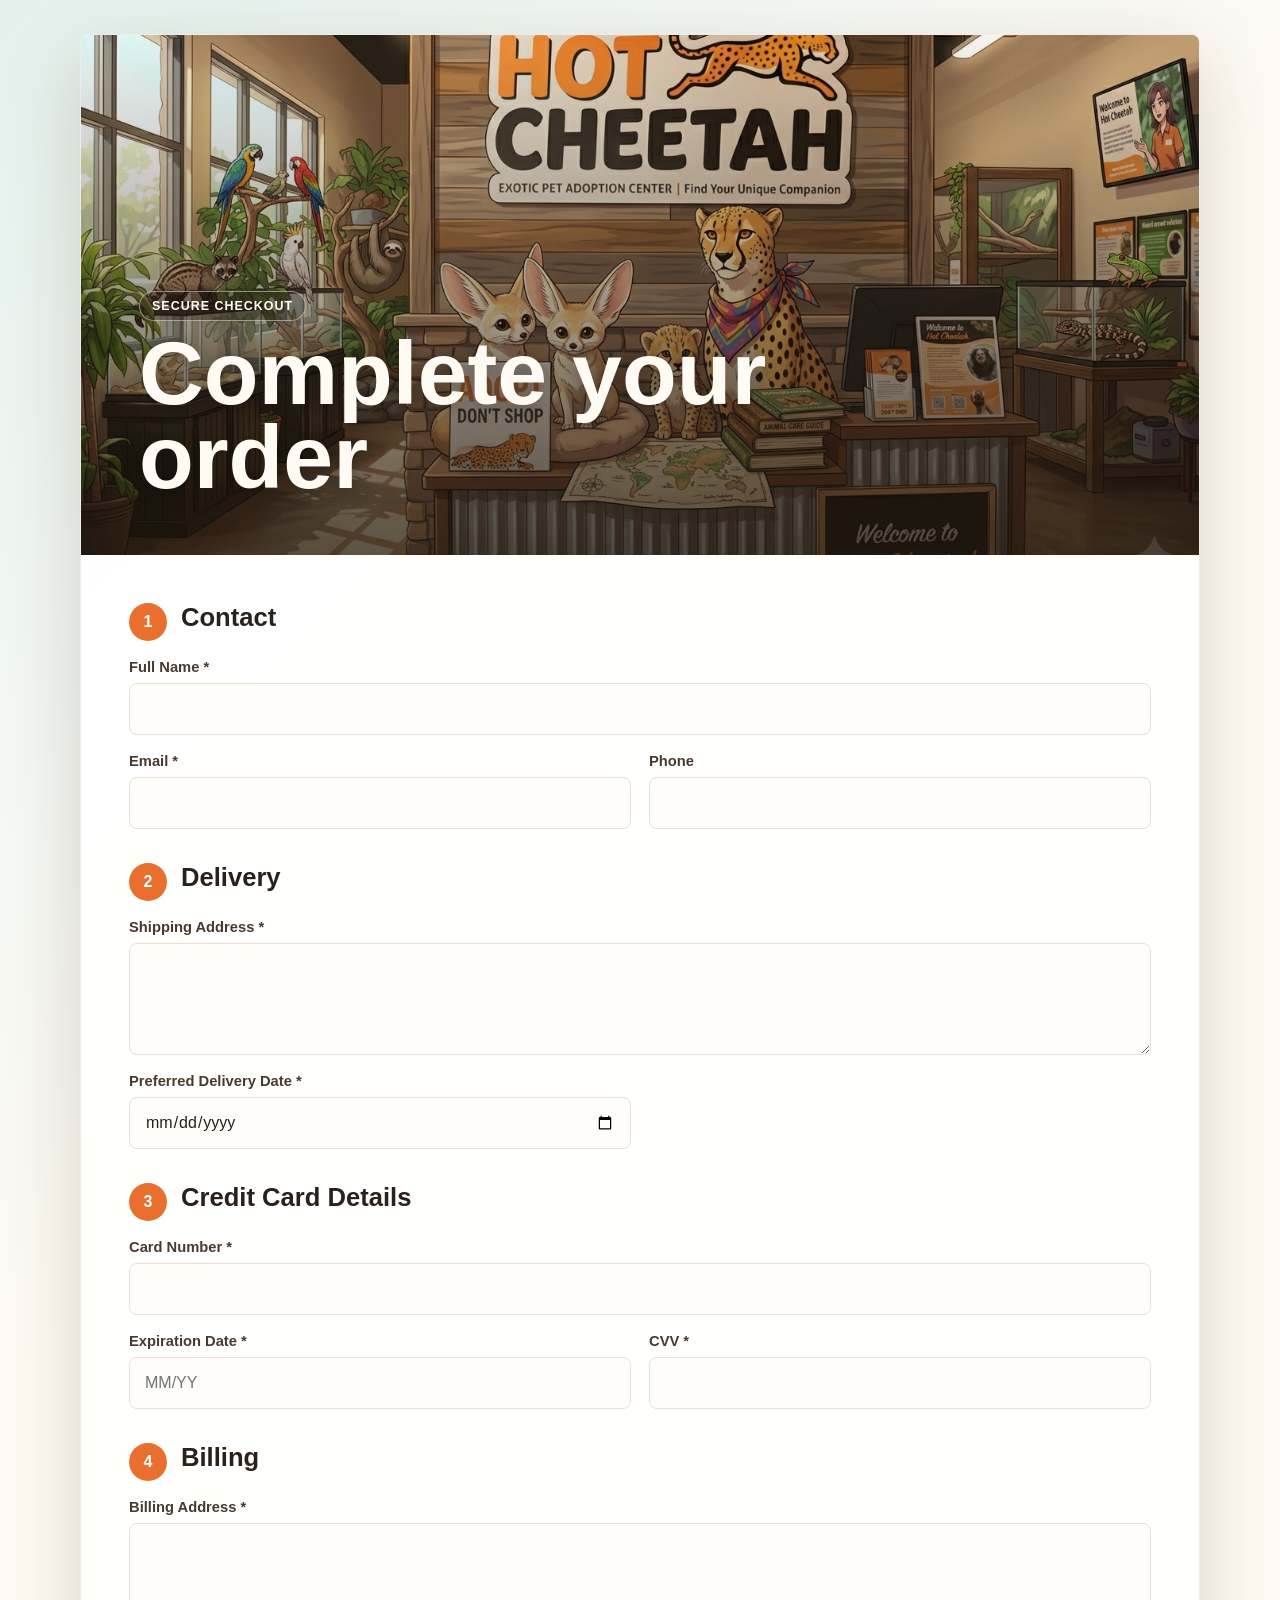
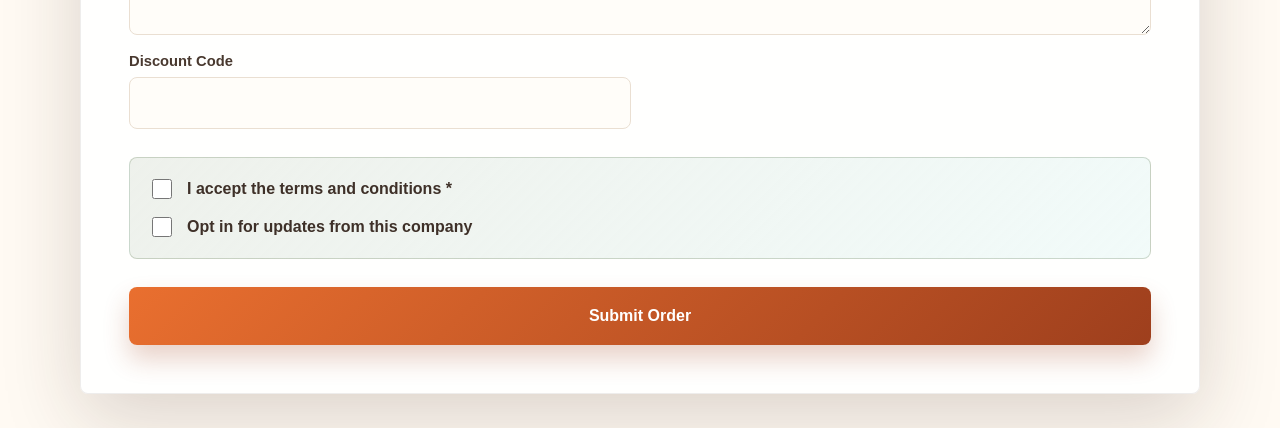
==== index.html @ c96523c2 "renamed checkout.html to inded.html" ====
<!-- index.html -->
<!DOCTYPE html>
<html lang="en">
<head>
  <meta charset="UTF-8">
  <meta name="viewport" content="width=device-width, initial-scale=1.0">
  <title>Checkout</title>
  <link rel="stylesheet" href="styles.css">
</head>
<body>
  <main class="page-shell">
    <section class="form-card">
      <div class="hero">
        <img src="assets/hot-cheetah-header.png" alt="Checkout header image">
        <div class="hero-copy">
          <p class="eyebrow">Secure Checkout</p>
          <h1>Complete your order</h1>
        </div>
      </div>

      <form action="/confirmation" method="post">
        <div class="section-heading">
          <span>1</span>
          <div>
            <h2>Contact</h2>
          </div>
        </div>

        <div class="field-grid">
          <label class="field field-wide" for="fullname">
            <span>Full Name *</span>
            <input id="fullname" type="text" name="fullname" minlength="2" required>
          </label>

          <label class="field" for="email">
            <span>Email *</span>
            <input id="email" type="email" name="email" required>
          </label>

          <label class="field" for="phone">
            <span>Phone</span>
            <input id="phone" type="tel" name="phone" pattern="[0-9+\-\s()]{7,20}" title="Enter a valid phone number">
          </label>
        </div>

        <div class="section-heading">
          <span>2</span>
          <div>
            <h2>Delivery</h2>
          </div>
        </div>

        <div class="field-grid">
          <label class="field field-wide" for="shipping_address">
            <span>Shipping Address *</span>
            <textarea id="shipping_address" name="shipping_address" rows="4" minlength="5" required></textarea>
          </label>

          <label class="field" for="preferred_delivery_date">
            <span>Preferred Delivery Date *</span>
            <input id="preferred_delivery_date" type="date" name="preferred_delivery_date" required>
          </label>
        </div>

        <div class="section-heading">
          <span>3</span>
          <div>
            <h2>Credit Card Details</h2>
          </div>
        </div>

        <div class="field-grid">
          <label class="field field-wide" for="card_number">
            <span>Card Number *</span>
            <input id="card_number" type="text" name="card_number" inputmode="numeric" pattern="[0-9]{13,19}" title="Card number must be 13 to 19 digits" required>
          </label>

          <label class="field" for="expiration_date">
            <span>Expiration Date *</span>
            <input id="expiration_date" type="text" name="expiration_date" placeholder="MM/YY" pattern="(0[1-9]|1[0-2])\/[0-9]{2}" title="Use MM/YY format" required>
          </label>

          <label class="field" for="cvv">
            <span>CVV *</span>
            <input id="cvv" type="text" name="cvv" inputmode="numeric" pattern="[0-9]{3,4}" title="CVV must be 3 or 4 digits" required>
          </label>
        </div>

        <div class="section-heading">
          <span>4</span>
          <div>
            <h2>Billing</h2>
          </div>
        </div>

        <div class="field-grid">
          <label class="field field-wide" for="billing_address">
            <span>Billing Address *</span>
            <textarea id="billing_address" name="billing_address" rows="4" minlength="5" required></textarea>
          </label>

          <label class="field" for="discount_code">
            <span>Discount Code</span>
            <input id="discount_code" type="text" name="discount_code" pattern="[A-Za-z0-9]{0,20}" title="Discount code can use letters and numbers only">
          </label>
        </div>

        <div class="preference-panel">
          <label class="choice" for="accept_terms">
            <input id="accept_terms" type="checkbox" name="accept_terms" required>
            <span>I accept the terms and conditions *</span>
          </label>

          <label class="choice" for="update_optin">
            <input id="update_optin" type="checkbox" name="update_optin">
            <span>Opt in for updates from this company</span>
          </label>
        </div>

        <button class="submit-button" type="submit">Submit Order</button>
      </form>
    </section>
  </main>
</body>
</html>
---- styles.css ----
/* styles.css */
:root {
  --ink: #2b211b;
  --muted: #76665b;
  --paper: #fffaf3;
  --line: #eadfd2;
  --accent: #e96f2f;
  --accent-dark: #9e3f1d;
  --fern: #58764a;
  --radius: 8px;
}

* {
  box-sizing: border-box;
}

body {
  margin: 0;
  min-height: 100vh;
  color: var(--ink);
  font-family: Arial, Helvetica, sans-serif;
  background:
    linear-gradient(135deg, rgba(223, 245, 244, 0.8), rgba(255, 250, 243, 0.92) 42%),
    radial-gradient(circle at top left, rgba(233, 111, 47, 0.2), transparent 34%),
    var(--paper);
}

button,
input,
textarea {
  font: inherit;
}

h1,
h2,
p {
  margin-top: 0;
}

.page-shell {
  width: min(1120px, calc(100% - 32px));
  margin: auto;
  padding: 34px 0;
}

.form-card {
  overflow: hidden;
  border: 1px solid rgba(43, 33, 27, 0.08);
  border-radius: var(--radius);
  background: rgba(255, 255, 255, 0.9);
  box-shadow: 0 24px 80px rgba(53, 36, 23, 0.18);
}

.hero,
.hero img {
  height: clamp(310px, 45vw, 520px);
}

.hero {
  position: relative;
  background: #31251c;
}

.hero img {
  display: block;
  width: 100%;
  object-fit: cover;
}

.hero::after {
  position: absolute;
  inset: 0;
  content: "";
  background: linear-gradient(180deg, rgba(30, 21, 13, 0.04), rgba(30, 21, 13, 0.72));
}

.hero-copy {
  position: absolute;
  right: clamp(18px, 5vw, 58px);
  bottom: clamp(20px, 5vw, 56px);
  left: clamp(18px, 5vw, 58px);
  z-index: 1;
  color: #fffaf3;
  text-shadow: 0 2px 18px rgba(0, 0, 0, 0.34);
}

.eyebrow {
  width: fit-content;
  margin-bottom: 10px;
  padding: 7px 12px;
  border: 1px solid rgba(255, 250, 243, 0.5);
  border-radius: 999px;
  background: rgba(43, 33, 27, 0.35);
  font-size: 0.78rem;
  font-weight: 800;
  letter-spacing: 0.08em;
  text-transform: uppercase;
}

h1 {
  max-width: 13ch;
  margin-bottom: 0;
  font-size: clamp(2.35rem, 7vw, 5.8rem);
  line-height: 0.94;
}

form {
  padding: clamp(24px, 4vw, 48px);
}

.section-heading,
.choice {
  display: flex;
  gap: 14px;
  align-items: center;
}

.section-heading {
  align-items: flex-start;
  margin: 34px 0 18px;
}

.section-heading:first-child {
  margin-top: 0;
}

.section-heading > span {
  display: grid;
  place-items: center;
  flex: 0 0 38px;
  width: 38px;
  height: 38px;
  border-radius: 50%;
  background: var(--accent);
  color: white;
  font-weight: 800;
}

.section-heading h2 {
  margin-bottom: 4px;
  font-size: clamp(1.25rem, 2vw, 1.65rem);
}

.field-grid {
  display: grid;
  grid-template-columns: repeat(2, minmax(0, 1fr));
  gap: 18px;
}

.field {
  display: grid;
  gap: 8px;
}

.field-wide {
  grid-column: 1 / -1;
}

.field span,
.choice {
  color: #49392f;
  font-weight: 700;
}

.field span {
  font-size: 0.92rem;
}

input,
textarea {
  width: 100%;
  border: 1px solid var(--line);
  border-radius: var(--radius);
  background: #fffdf9;
  color: var(--ink);
  outline: none;
  transition: 160ms ease;
}

input {
  min-height: 52px;
  padding: 0 15px;
}

textarea {
  min-height: 112px;
  padding: 14px 15px;
  resize: vertical;
}

input:focus,
textarea:focus {
  border-color: var(--accent);
  background: white;
  box-shadow: 0 0 0 4px rgba(233, 111, 47, 0.14);
}

.preference-panel {
  display: grid;
  gap: 12px;
  margin-top: 28px;
  padding: 18px;
  border: 1px solid rgba(88, 118, 74, 0.26);
  border-radius: var(--radius);
  background: linear-gradient(135deg, rgba(88, 118, 74, 0.1), rgba(223, 245, 244, 0.42));
}

.choice {
  gap: 12px;
  color: #3e3028;
}

.choice input {
  width: 20px;
  min-width: 20px;
  height: 20px;
  min-height: 20px;
  accent-color: var(--fern);
}

.submit-button {
  width: 100%;
  min-height: 58px;
  margin-top: 28px;
  border: 0;
  border-radius: var(--radius);
  background: linear-gradient(135deg, var(--accent), var(--accent-dark));
  color: white;
  cursor: pointer;
  font-weight: 800;
  box-shadow: 0 14px 26px rgba(158, 63, 29, 0.24);
  transition: 160ms ease;
}

.submit-button:hover,
.submit-button:focus-visible {
  filter: saturate(1.08);
  transform: translateY(-1px);
  box-shadow: 0 18px 32px rgba(158, 63, 29, 0.3);
}

@media (max-width: 720px) {
  .page-shell {
    width: 100%;
    padding: 0;
  }

  .form-card {
    border-right: 0;
    border-left: 0;
    border-radius: 0;
  }

  .field-grid {
    grid-template-columns: 1fr;
  }

  form {
    padding: 24px 18px 30px;
  }

  h1 {
    max-width: 12ch;
  }
}
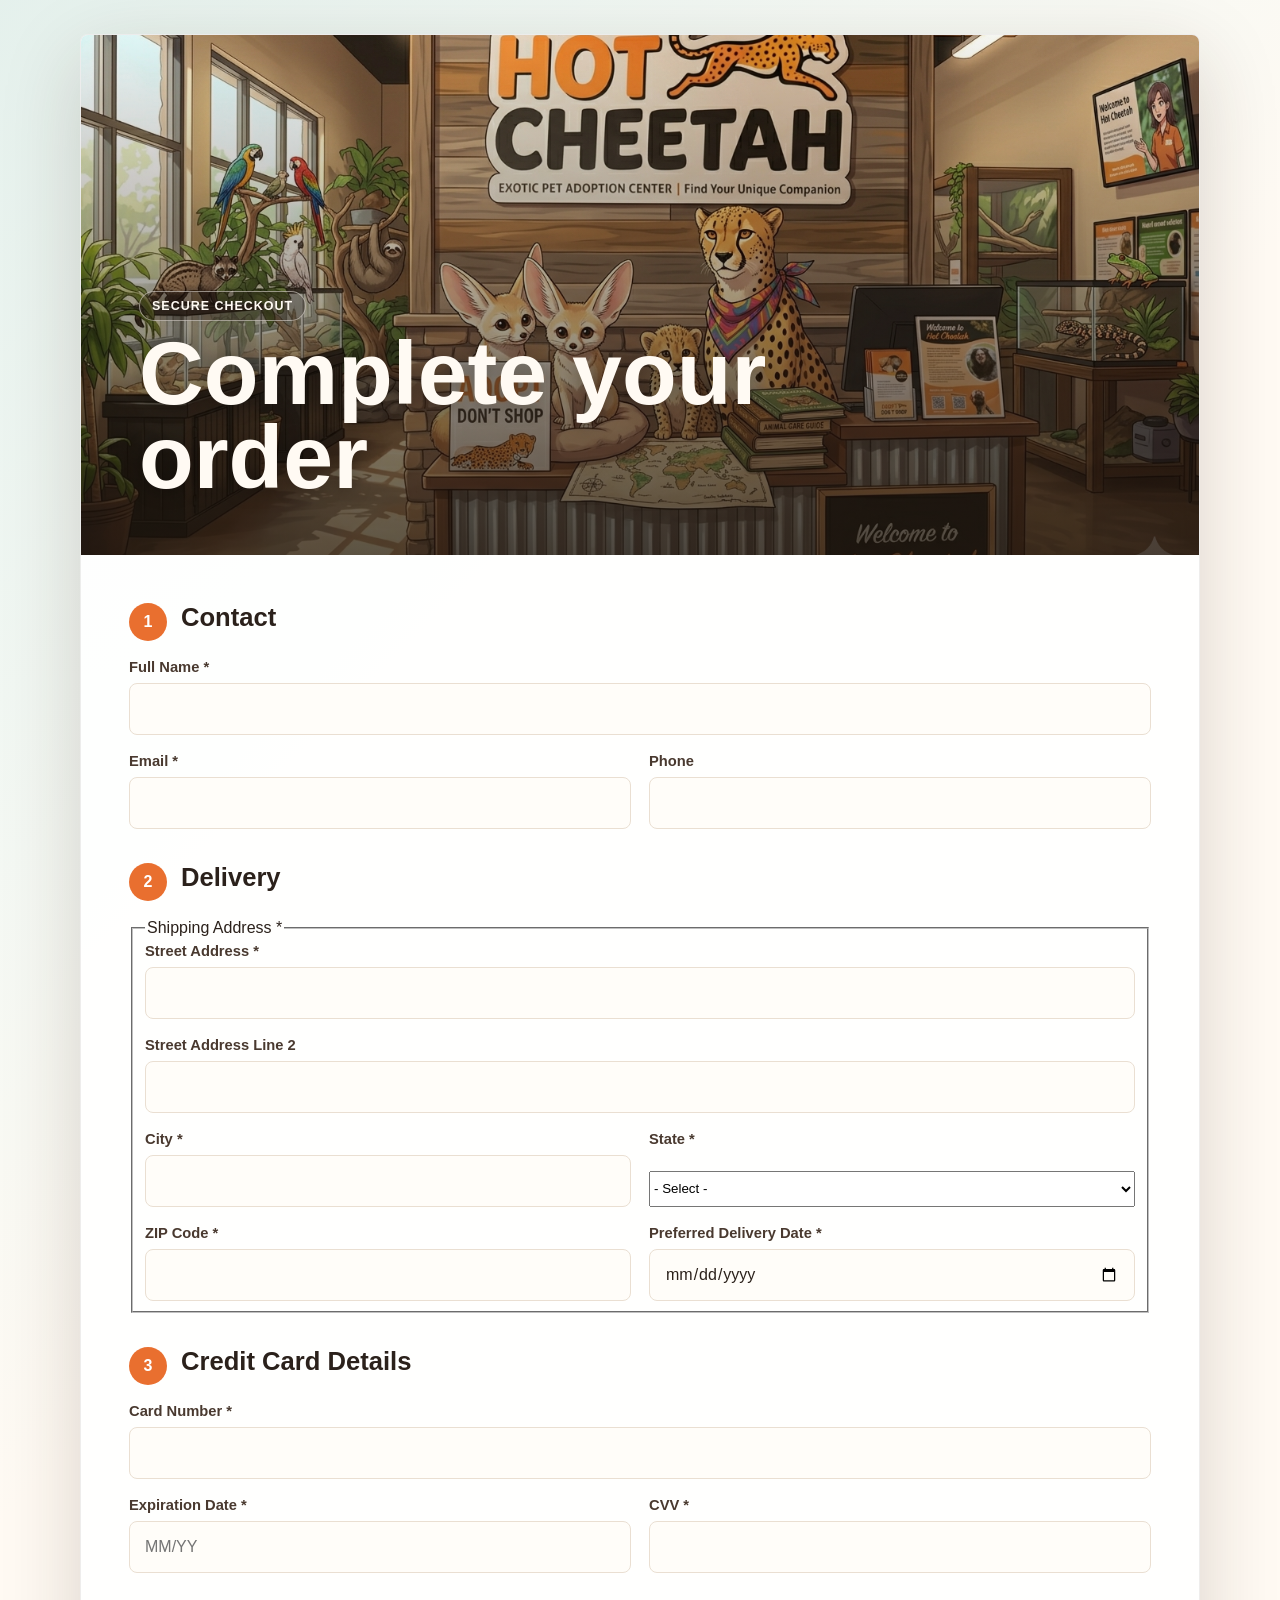
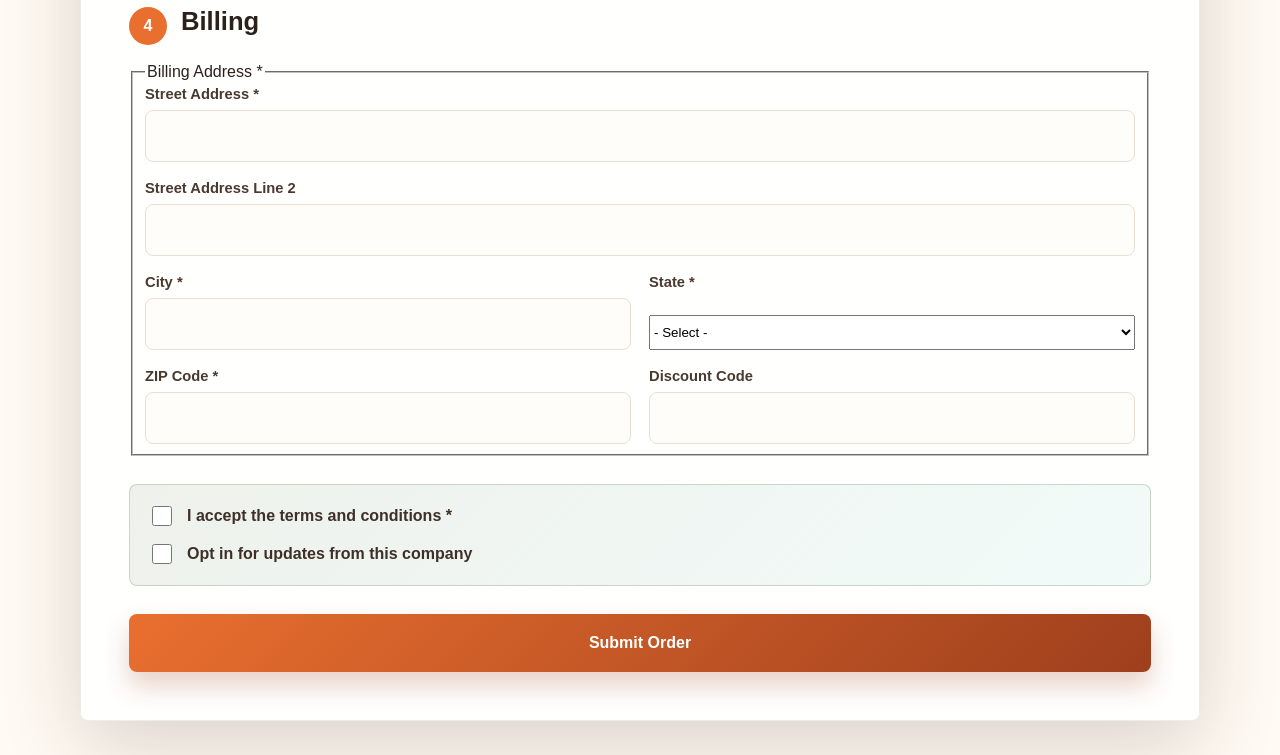
==== commit 96499905: "updated styles.css to account for change to addresses.  added new way of doing addresses" ====
--- a/index.html
+++ b/index.html
@@ -50,17 +50,93 @@
           </div>
         </div>
 
-        <div class="field-grid">
-          <label class="field field-wide" for="shipping_address">
-            <span>Shipping Address *</span>
-            <textarea id="shipping_address" name="shipping_address" rows="4" minlength="5" required></textarea>
-          </label>
-
-          <label class="field" for="preferred_delivery_date">
-            <span>Preferred Delivery Date *</span>
-            <input id="preferred_delivery_date" type="date" name="preferred_delivery_date" required>
-          </label>
-        </div>
+        <fieldset class="address-group">
+          <legend>Shipping Address *</legend>
+
+          <div class="field-grid">
+            <label class="field field-wide" for="shipping_street">
+              <span>Street Address *</span>
+              <input id="shipping_street" type="text" name="shipping_street" required>
+            </label>
+
+            <label class="field field-wide" for="shipping_street_2">
+              <span>Street Address Line 2</span>
+              <input id="shipping_street_2" type="text" name="shipping_street_2">
+            </label>
+
+            <label class="field" for="shipping_city">
+              <span>City *</span>
+              <input id="shipping_city" type="text" name="shipping_city" required>
+            </label>
+
+            <label class="field" for="shipping_state">
+              <span>State *</span>
+              <select id="shipping_state" name="shipping_state" required>
+                <option value="">- Select -</option>
+                <option value="AL">Alabama</option>
+                <option value="AK">Alaska</option>
+                <option value="AZ">Arizona</option>
+                <option value="AR">Arkansas</option>
+                <option value="CA">California</option>
+                <option value="CO">Colorado</option>
+                <option value="CT">Connecticut</option>
+                <option value="DE">Delaware</option>
+                <option value="FL">Florida</option>
+                <option value="GA">Georgia</option>
+                <option value="HI">Hawaii</option>
+                <option value="ID">Idaho</option>
+                <option value="IL">Illinois</option>
+                <option value="IN">Indiana</option>
+                <option value="IA">Iowa</option>
+                <option value="KS">Kansas</option>
+                <option value="KY">Kentucky</option>
+                <option value="LA">Louisiana</option>
+                <option value="ME">Maine</option>
+                <option value="MD">Maryland</option>
+                <option value="MA">Massachusetts</option>
+                <option value="MI">Michigan</option>
+                <option value="MN">Minnesota</option>
+                <option value="MS">Mississippi</option>
+                <option value="MO">Missouri</option>
+                <option value="MT">Montana</option>
+                <option value="NE">Nebraska</option>
+                <option value="NV">Nevada</option>
+                <option value="NH">New Hampshire</option>
+                <option value="NJ">New Jersey</option>
+                <option value="NM">New Mexico</option>
+                <option value="NY">New York</option>
+                <option value="NC">North Carolina</option>
+                <option value="ND">North Dakota</option>
+                <option value="OH">Ohio</option>
+                <option value="OK">Oklahoma</option>
+                <option value="OR">Oregon</option>
+                <option value="PA">Pennsylvania</option>
+                <option value="RI">Rhode Island</option>
+                <option value="SC">South Carolina</option>
+                <option value="SD">South Dakota</option>
+                <option value="TN">Tennessee</option>
+                <option value="TX">Texas</option>
+                <option value="UT">Utah</option>
+                <option value="VT">Vermont</option>
+                <option value="VA">Virginia</option>
+                <option value="WA">Washington</option>
+                <option value="WV">West Virginia</option>
+                <option value="WI">Wisconsin</option>
+                <option value="WY">Wyoming</option>
+              </select>
+            </label>
+
+            <label class="field" for="shipping_zip">
+              <span>ZIP Code *</span>
+              <input id="shipping_zip" type="text" name="shipping_zip" pattern="[0-9]{5}(-[0-9]{4})?" title="Use 12345 or 12345-6789 format" required>
+            </label>
+
+            <label class="field" for="preferred_delivery_date">
+              <span>Preferred Delivery Date *</span>
+              <input id="preferred_delivery_date" type="date" name="preferred_delivery_date" required>
+            </label>
+          </div>
+        </fieldset>
 
         <div class="section-heading">
           <span>3</span>
@@ -93,17 +169,93 @@
           </div>
         </div>
 
-        <div class="field-grid">
-          <label class="field field-wide" for="billing_address">
-            <span>Billing Address *</span>
-            <textarea id="billing_address" name="billing_address" rows="4" minlength="5" required></textarea>
-          </label>
-
-          <label class="field" for="discount_code">
-            <span>Discount Code</span>
-            <input id="discount_code" type="text" name="discount_code" pattern="[A-Za-z0-9]{0,20}" title="Discount code can use letters and numbers only">
-          </label>
-        </div>
+        <fieldset class="address-group">
+          <legend>Billing Address *</legend>
+
+          <div class="field-grid">
+            <label class="field field-wide" for="billing_street">
+              <span>Street Address *</span>
+              <input id="billing_street" type="text" name="billing_street" required>
+            </label>
+
+            <label class="field field-wide" for="billing_street_2">
+              <span>Street Address Line 2</span>
+              <input id="billing_street_2" type="text" name="billing_street_2">
+            </label>
+
+            <label class="field" for="billing_city">
+              <span>City *</span>
+              <input id="billing_city" type="text" name="billing_city" required>
+            </label>
+
+            <label class="field" for="billing_state">
+              <span>State *</span>
+              <select id="billing_state" name="billing_state" required>
+                <option value="">- Select -</option>
+                <option value="AL">Alabama</option>
+                <option value="AK">Alaska</option>
+                <option value="AZ">Arizona</option>
+                <option value="AR">Arkansas</option>
+                <option value="CA">California</option>
+                <option value="CO">Colorado</option>
+                <option value="CT">Connecticut</option>
+                <option value="DE">Delaware</option>
+                <option value="FL">Florida</option>
+                <option value="GA">Georgia</option>
+                <option value="HI">Hawaii</option>
+                <option value="ID">Idaho</option>
+                <option value="IL">Illinois</option>
+                <option value="IN">Indiana</option>
+                <option value="IA">Iowa</option>
+                <option value="KS">Kansas</option>
+                <option value="KY">Kentucky</option>
+                <option value="LA">Louisiana</option>
+                <option value="ME">Maine</option>
+                <option value="MD">Maryland</option>
+                <option value="MA">Massachusetts</option>
+                <option value="MI">Michigan</option>
+                <option value="MN">Minnesota</option>
+                <option value="MS">Mississippi</option>
+                <option value="MO">Missouri</option>
+                <option value="MT">Montana</option>
+                <option value="NE">Nebraska</option>
+                <option value="NV">Nevada</option>
+                <option value="NH">New Hampshire</option>
+                <option value="NJ">New Jersey</option>
+                <option value="NM">New Mexico</option>
+                <option value="NY">New York</option>
+                <option value="NC">North Carolina</option>
+                <option value="ND">North Dakota</option>
+                <option value="OH">Ohio</option>
+                <option value="OK">Oklahoma</option>
+                <option value="OR">Oregon</option>
+                <option value="PA">Pennsylvania</option>
+                <option value="RI">Rhode Island</option>
+                <option value="SC">South Carolina</option>
+                <option value="SD">South Dakota</option>
+                <option value="TN">Tennessee</option>
+                <option value="TX">Texas</option>
+                <option value="UT">Utah</option>
+                <option value="VT">Vermont</option>
+                <option value="VA">Virginia</option>
+                <option value="WA">Washington</option>
+                <option value="WV">West Virginia</option>
+                <option value="WI">Wisconsin</option>
+                <option value="WY">Wyoming</option>
+              </select>
+            </label>
+
+            <label class="field" for="billing_zip">
+              <span>ZIP Code *</span>
+              <input id="billing_zip" type="text" name="billing_zip" pattern="[0-9]{5}(-[0-9]{4})?" title="Use 12345 or 12345-6789 format" required>
+            </label>
+
+            <label class="field" for="discount_code">
+              <span>Discount Code</span>
+              <input id="discount_code" type="text" name="discount_code" pattern="[A-Za-z0-9]{0,20}" title="Discount code can use letters and numbers only">
+            </label>
+          </div>
+        </fieldset>
 
         <div class="preference-panel">
           <label class="choice" for="accept_terms">
--- a/styles.css
+++ b/styles.css
@@ -263,4 +263,40 @@
   h1 {
     max-width: 12ch;
   }
-}
+
+  /* Address Section Styling */
+
+select {
+  width: 100%;
+  min-height: 52px;
+  padding: 0 15px;
+  border: 1px solid var(--line);
+  border-radius: var(--radius);
+  background: #fffdf9;
+  color: var(--ink);
+  font: inherit;
+  outline: none;
+  transition: 160ms ease;
+}
+
+.address-group {
+  border: 0;
+  padding: 0;
+  margin: 0;
+}
+
+.address-group legend {
+  margin-bottom: 14px;
+  color: #49392f;
+  font-weight: 800;
+}
+
+input:focus,
+textarea:focus,
+select:focus {
+  border-color: var(--accent);
+  background: white;
+  box-shadow: 0 0 0 4px rgba(233, 111, 47, 0.14);
+}
+  
+}
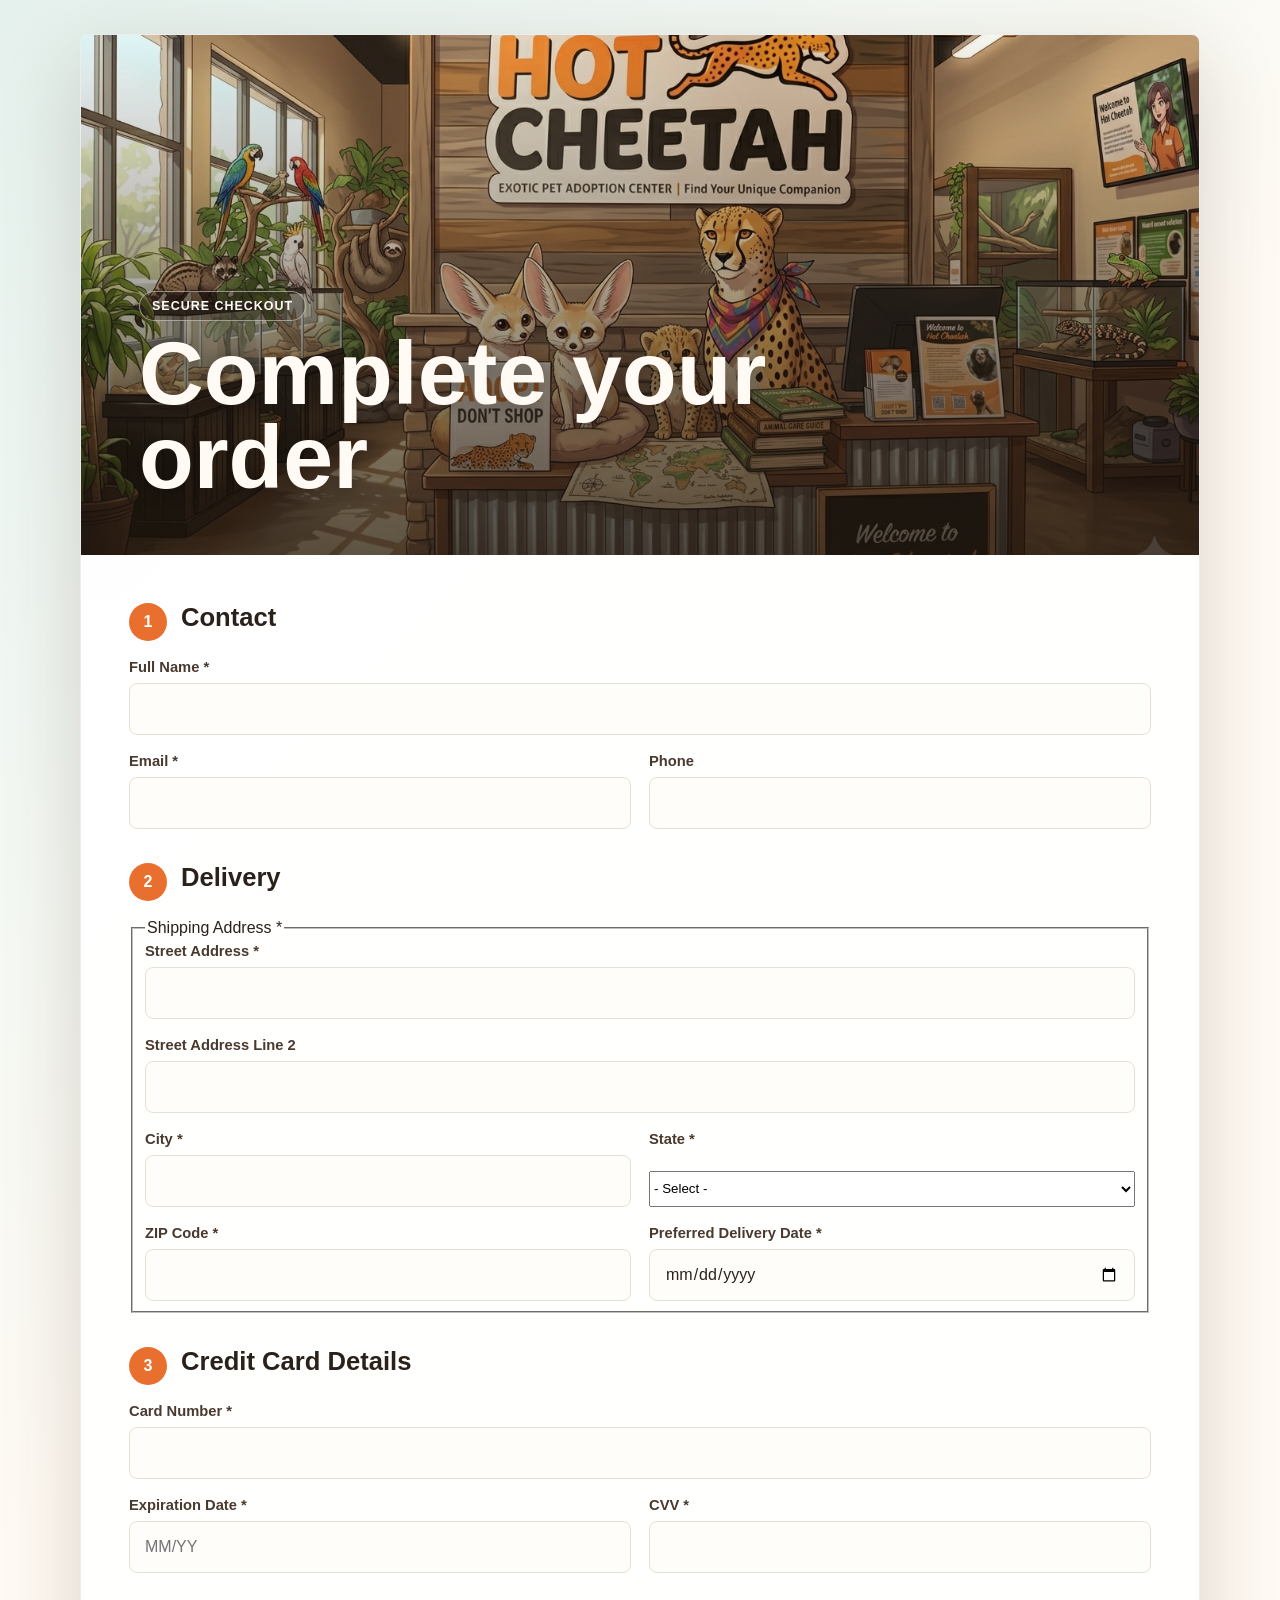
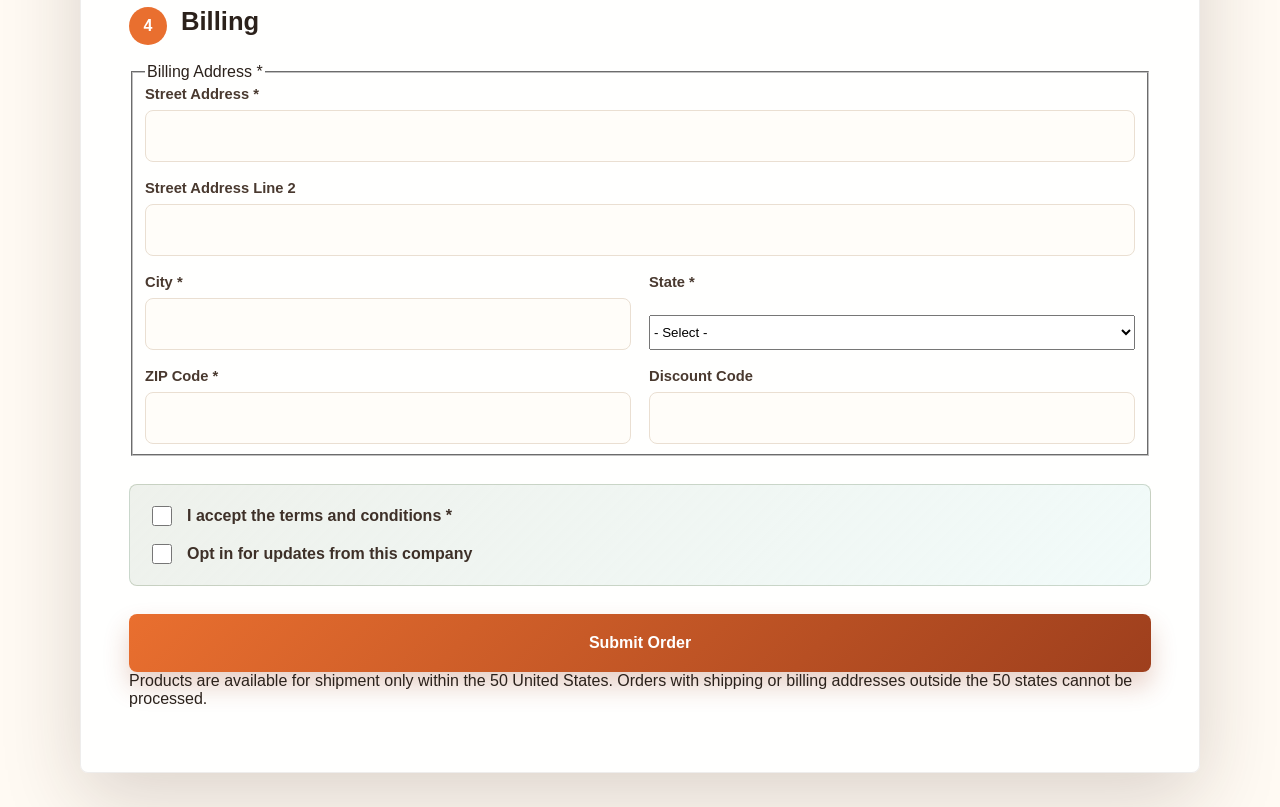
==== commit 928bd1ff: "added details about sales only valid in 50 united states" ====
--- a/index.html
+++ b/index.html
@@ -148,7 +148,7 @@
         <div class="field-grid">
           <label class="field field-wide" for="card_number">
             <span>Card Number *</span>
-            <input id="card_number" type="text" name="card_number" inputmode="numeric" pattern="[0-9]{13,19}" title="Card number must be 13 to 19 digits" required>
+            <input id="card_number" type="text" name="card_number" inputmode="numeric" pattern="[0-9]{15,16}" title="Card number must be 15 to 16 digits" required>
           </label>
 
           <label class="field" for="expiration_date">
@@ -270,6 +270,9 @@
         </div>
 
         <button class="submit-button" type="submit">Submit Order</button>
+        <p class="shipping-policy">
+          Products are available for shipment only within the 50 United States. Orders with shipping or billing addresses outside the 50 states cannot be processed.
+        </p>
       </form>
     </section>
   </main>
